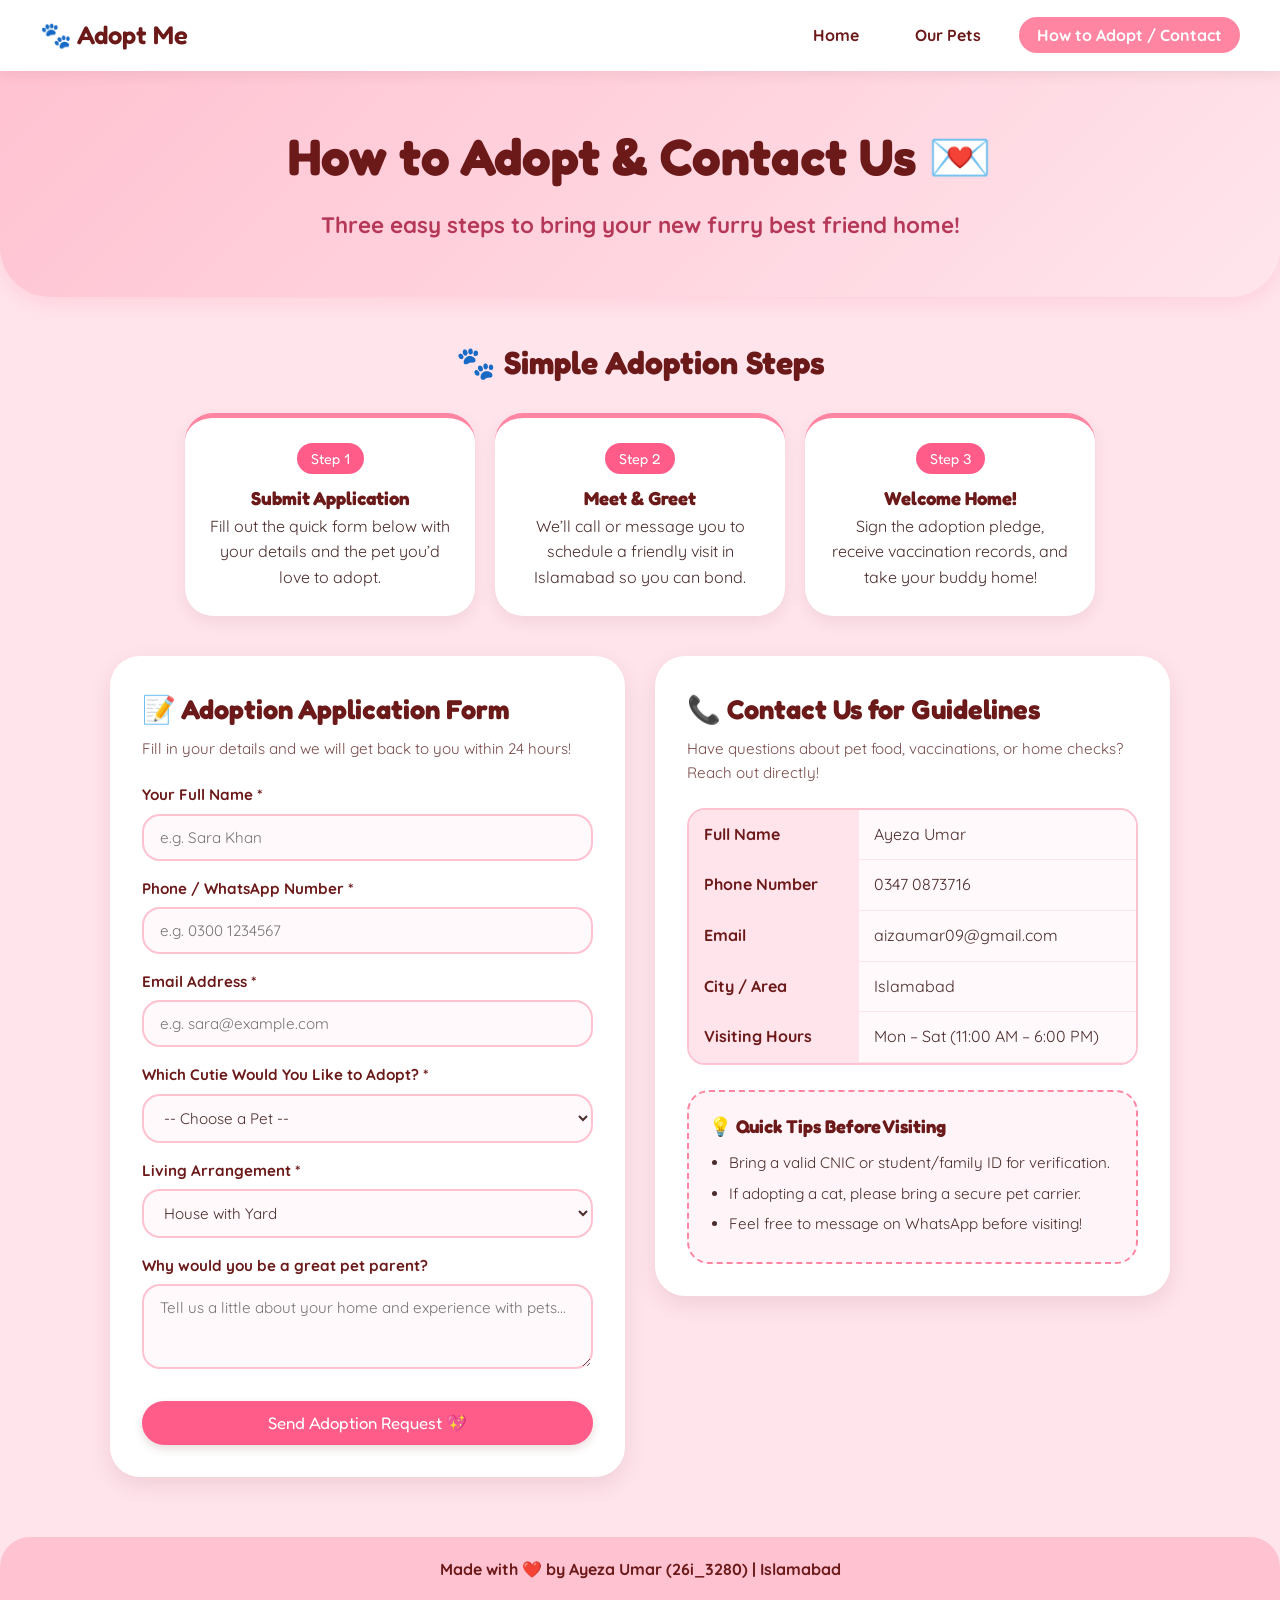
==== adopt.html @ 8800eecd "adoption form Created adopt.html for the pet adoption form - Updated styling in style(2).css - Logge" ====
<!--Name: Ayeza Umar-->
<!--Roll number: 26i_3280-->

<!DOCTYPE html>
<html lang="en">
<head>
    <meta charset="UTF-8">
    <meta name="viewport" content="width=device-width, initial-scale=1.0">
    <title>Adopt Me | How to Adopt & Contact</title>
    <link href="https://fonts.googleapis.com/css2?family=Fredoka:wght@400;600&family=Quicksand:wght@500;700&display=swap" rel="stylesheet">
    <link rel="stylesheet" href="style(2).css">
</head>
<body>

    <!-- Navigation Bar -->
    <nav class="navbar">
        <div class="logo">🐾 Adopt Me</div>
        <ul class="nav-links">
            <li><a href="home.html">Home</a></li>
            <li><a href="pets.html">Our Pets</a></li>
            <li><a href="adopt.html" class="active">How to Adopt / Contact</a></li>
        </ul>
    </nav>

    <!-- Page Header -->
    <header class="hero small-hero">
        <div class="hero-content">
            <h1>How to Adopt & Contact Us 💌</h1>
            <p class="tagline">Three easy steps to bring your new furry best friend home!</p>
        </div>
    </header>

    <!-- 3-Step Adoption Process -->
    <section class="steps-section">
        <h2>🐾 Simple Adoption Steps</h2>
        <div class="steps-container">
            <div class="step-bubble">
                <span class="step-number">Step 1</span>
                <h3>Submit Application</h3>
                <p>Fill out the quick form below with your details and the pet you’d love to adopt.</p>
            </div>
            <div class="step-bubble">
                <span class="step-number">Step 2</span>
                <h3>Meet & Greet</h3>
                <p>We’ll call or message you to schedule a friendly visit in Islamabad so you can bond.</p>
            </div>
            <div class="step-bubble">
                <span class="step-number">Step 3</span>
                <h3>Welcome Home!</h3>
                <p>Sign the adoption pledge, receive vaccination records, and take your buddy home!</p>
            </div>
        </div>
    </section>

    <!-- Main Two-Column Section: Adoption Form + Contact Table -->
    <section class="adopt-contact-wrapper">
        
        <!-- Interactive Adoption Form -->
        <div class="form-card">
            <h2>📝 Adoption Application Form</h2>
            <p class="form-subtext">Fill in your details and we will get back to you within 24 hours!</p>

            <form id="adoptionForm" onsubmit="submitAdoption(event)">
                <div class="input-group">
                    <label for="adopterName">Your Full Name *</label>
                    <input type="text" id="adopterName" placeholder="e.g. Sara Khan" required>
                </div>

                <div class="input-group">
                    <label for="adopterPhone">Phone / WhatsApp Number *</label>
                    <input type="tel" id="adopterPhone" placeholder="e.g. 0300 1234567" required>
                </div>

                <div class="input-group">
                    <label for="adopterEmail">Email Address *</label>
                    <input type="email" id="adopterEmail" placeholder="e.g. sara@example.com" required>
                </div>

                <div class="input-group">
                    <label for="selectedPet">Which Cutie Would You Like to Adopt? *</label>
                    <select id="selectedPet" required>
                        <option value="">-- Choose a Pet --</option>
                        <option value="Bella (Calico Cat)">🐱 Bella (Calico Cat)</option>
                        <option value="Milo (Husky Puppy)">🐶 Milo (Husky Puppy)</option>
                        <option value="Coco (Fluffy Ragdoll Cat)">🐱 Coco (Fluffy Ragdoll Cat)</option>
                        <option value="Oreo (German Shepherd)">🐶 Oreo (German Shepherd)</option>
                    </select>
                </div>

                <div class="input-group">
                    <label for="homeType">Living Arrangement *</label>
                    <select id="homeType" required>
                        <option value="House with Yard">House with Yard</option>
                        <option value="House (Indoor Only)">House (Indoor Only)</option>
                        <option value="Apartment / Flat">Apartment / Flat</option>
                    </select>
                </div>

                <div class="input-group">
                    <label for="adopterMessage">Why would you be a great pet parent?</label>
                    <textarea id="adopterMessage" rows="3" placeholder="Tell us a little about your home and experience with pets..."></textarea>
                </div>

                <button type="submit" class="btn btn-primary submit-btn">Send Adoption Request 💖</button>
            </form>

            <!-- JavaScript Confirmation Box -->
            <div id="confirmationBox" class="confirmation-box"></div>
        </div>

        <!-- Contact Details & Further Guidelines Card (Using your original table info!) -->
        <div class="contact-card">
            <h2>📞 Contact Us for Guidelines</h2>
            <p class="form-subtext">Have questions about pet food, vaccinations, or home checks? Reach out directly!</p>

            <table class="contact-table">
                <tr>
                    <th>Full Name</th>
                    <td>Ayeza Umar</td>
                </tr>
                <tr>
                    <th>Phone Number</th>
                    <td>0347 0873716</td>
                </tr>
                <tr>
                    <th>Email</th>
                    <td>aizaumar09@gmail.com</td>
                </tr>
                <tr>
                    <th>City / Area</th>
                    <td>Islamabad</td>
                </tr>
                <tr>
                    <th>Visiting Hours</th>
                    <td>Mon – Sat (11:00 AM – 6:00 PM)</td>
                </tr>
            </table>

            <div class="extra-guidelines">
                <h3>💡 Quick Tips Before Visiting</h3>
                <ul>
                    <li>Bring a valid CNIC or student/family ID for verification.</li>
                    <li>If adopting a cat, please bring a secure pet carrier.</li>
                    <li>Feel free to message on WhatsApp before visiting!</li>
                </ul>
            </div>
        </div>

    </section>

    <!-- Footer -->
    <footer>
        <p>Made with ❤️ by Ayeza Umar (26i_3280) | Islamabad</p>
    </footer>

    <!-- JavaScript -->
    <script>
        function submitAdoption(event) {
            event.preventDefault(); // Prevents page reload

            const name = document.getElementById("adopterName").value;
            const pet = document.getElementById("selectedPet").value;
            const phone = document.getElementById("adopterPhone").value;

            console.log("Application submitted by:", name, "for", pet);

            const confirmBox = document.getElementById("confirmationBox");
            confirmBox.innerHTML = `
                <h3>🎉 Application Received!</h3>
                <p>Thank you, <strong>${name}</strong>! Your request to adopt <strong>${pet}</strong> has been recorded.</p>
                <p>Ayeza will contact you shortly at <strong>${phone}</strong> with further guidelines!</p>
            `;
            confirmBox.style.display = "block";

            // Reset the form fields
            document.getElementById("adoptionForm").reset();
        }
    </script>

</body>
</html>
---- style(2).css ----
/*Name: Ayeza Umar*/
/*Roll number: 26i_3280*/

* {
    box-sizing: border-box;
    margin: 0;
    padding: 0;
}

body {
    background-color: #ffe4ec; /* Soft pastel pink */
    font-family: 'Quicksand', sans-serif;
    color: #4a2c2c;
    text-align: center;
    line-height: 1.6;
}

h1, h2, h3, .logo {
    font-family: 'Fredoka', sans-serif;
    color: rgb(107, 25, 25);
}

/* Navigation Bar */
.navbar {
    background-color: #ffffff;
    padding: 15px 40px;
    display: flex;
    justify-content: space-between;
    align-items: center;
    box-shadow: 0 4px 12px rgba(107, 25, 25, 0.08);
    position: sticky;
    top: 0;
    z-index: 100;
}

.logo {
    font-size: 1.6rem;
    font-weight: 600;
}

.nav-links {
    list-style: none;
    display: flex;
    gap: 20px;
}

.nav-links a {
    text-decoration: none;
    color: rgb(107, 25, 25);
    font-weight: 700;
    padding: 8px 18px;
    border-radius: 25px;
    transition: all 0.3s ease;
}

.nav-links a:hover, .nav-links a.active {
    background-color: #ff85a2;
    color: white;
}

/* Hero Section */
.hero {
    background: linear-gradient(135deg, #ffc2d1 0%, #ffe5ec 100%);
    padding: 70px 20px;
    border-bottom-left-radius: 50px;
    border-bottom-right-radius: 50px;
    box-shadow: 0 6px 20px rgba(255, 133, 162, 0.2);
}

.hero h1 {
    font-size: 3.2rem;
    margin-bottom: 10px;
}

.tagline {
    font-size: 1.4rem;
    font-weight: 700;
    color: #b53858;
    margin-bottom: 8px;
}

.subtext {
    font-size: 1.05rem;
    margin-bottom: 25px;
}

.hero-buttons {
    display: flex;
    justify-content: center;
    gap: 15px;
    flex-wrap: wrap;
}

/* Bubbly Buttons */
.btn, .adopt-btn {
    font-family: 'Fredoka', sans-serif;
    font-size: 1rem;
    padding: 12px 26px;
    border: none;
    border-radius: 30px;
    cursor: pointer;
    text-decoration: none;
    transition: transform 0.2s ease, background-color 0.3s ease;
    box-shadow: 0 4px 10px rgba(107, 25, 25, 0.15);
}

.btn:hover, .adopt-btn:hover {
    transform: translateY(-3px) scale(1.03);
}

.btn-primary {
    background-color: #ff5c8a;
    color: white;
}

.btn-primary:hover {
    background-color: #e04873;
}

.btn-secondary {
    background-color: #ffffff;
    color: rgb(107, 25, 25);
}

.fact-box {
    display: none;
    margin-top: 20px;
    background-color: #fff;
    padding: 12px 24px;
    border-radius: 25px;
    font-weight: 700;
    color: #b53858;
    box-shadow: 0 4px 10px rgba(0, 0, 0, 0.08);
}

/* Featured Pets Grid */
.featured-section {
    padding: 50px 20px;
    max-width: 1100px;
    margin: 0 auto;
}

.featured-section h2 {
    font-size: 2.2rem;
    margin-bottom: 8px;
}

.pet-grid {
    display: flex;
    justify-content: center;
    gap: 25px;
    flex-wrap: wrap;
    margin-top: 30px;
}

.pet-card {
    background-color: #ffffff;
    border-radius: 25px;
    padding: 18px;
    width: 230px;
    box-shadow: 0 8px 18px rgba(107, 25, 25, 0.1);
    transition: transform 0.3s ease;
}

.pet-card:hover {
    transform: translateY(-8px);
}

.pet-card img {
    width: 100%;
    height: 220px;
    object-fit: cover;
    border-radius: 18px;
    border: 3px solid #ffc2d1;
    margin-bottom: 12px;
}

.pet-card h3 {
    font-size: 1.4rem;
    margin-bottom: 4px;
}

.pet-card p {
    font-size: 0.95rem;
    color: #7a4b4b;
    margin-bottom: 14px;
}

.adopt-btn {
    background-color: #ff85a2;
    color: white;
    width: 100%;
    padding: 10px;
}

.adopt-btn:hover {
    background-color: #ff5c8a;
}

/* Why Adopt Bubbles */
.why-adopt {
    padding: 40px 20px 60px;
    max-width: 1000px;
    margin: 0 auto;
}

.why-adopt h2 {
    font-size: 2rem;
    margin-bottom: 25px;
}

.perks-container {
    display: flex;
    justify-content: center;
    gap: 20px;
    flex-wrap: wrap;
}

.perk-bubble {
    background-color: #fff5f8;
    border: 2px dashed #ff85a2;
    border-radius: 30px;
    padding: 25px;
    width: 280px;
}

.perk-bubble h3 {
    margin-bottom: 10px;
    font-size: 1.3rem;
}

/* Footer */
footer {
    background-color: #ffc2d1;
    padding: 20px;
    font-weight: 700;
    color: rgb(107, 25, 25);
    border-top-left-radius: 30px;
    border-top-right-radius: 30px;
}

/* --- Meet Our Pets Page Additions --- */

.small-hero {
    padding: 45px 20px;
}

.filter-buttons {
    display: flex;
    justify-content: center;
    gap: 12px;
    margin-top: 20px;
    flex-wrap: wrap;
}

.filter-btn {
    background-color: #ffffff;
    color: rgb(107, 25, 25);
    border: 2px solid #ff85a2;
}

.filter-btn.active-filter, .filter-btn:hover {
    background-color: #ff5c8a;
    color: #ffffff;
    border-color: #ff5c8a;
}

.detailed-card {
    width: 250px;
    display: flex;
    flex-direction: column;
    justify-content: space-between;
}

.pet-badge {
    display: inline-block;
    background-color: #ffe4ec;
    color: #b53858;
    font-weight: 700;
    font-size: 0.85rem;
    padding: 5px 12px;
    border-radius: 20px;
    margin-bottom: 10px;
}

.pet-breed {
    font-weight: 700;
    color: #b53858 !important;
    font-size: 0.85rem !important;
    margin-bottom: 8px !important;
}

.pet-bio {
    font-size: 0.9rem !important;
    line-height: 1.4;
    margin-bottom: 15px !important;
}

/* Guidelines Section */
.guidelines-section {
    background-color: #fff5f8;
    padding: 50px 20px;
    margin: 20px auto 50px;
    max-width: 1050px;
    border-radius: 35px;
    box-shadow: 0 8px 20px rgba(107, 25, 25, 0.08);
}

.guidelines-section h2 {
    font-size: 2.1rem;
    margin-bottom: 8px;
}

.guidelines-grid {
    display: grid;
    grid-template-columns: repeat(auto-fit, minmax(220px, 1fr));
    gap: 20px;
    margin: 30px 0;
}

.guideline-card {
    background-color: #ffffff;
    border: 2px dashed #ff85a2;
    border-radius: 25px;
    padding: 22px;
    text-align: left;
}

.guideline-card h3 {
    font-size: 1.2rem;
    margin-bottom: 8px;
}

.cta-box {
    margin-top: 25px;
    padding-top: 20px;
    border-top: 2px dotted #ffc2d1;
}

.cta-box h3 {
    margin-bottom: 15px;
}

/* --- How to Adopt & Contact Page Additions --- */

.steps-section {
    max-width: 1050px;
    margin: 40px auto 20px;
    padding: 0 20px;
}

.steps-section h2 {
    font-size: 2rem;
    margin-bottom: 25px;
}

.steps-container {
    display: flex;
    justify-content: center;
    gap: 20px;
    flex-wrap: wrap;
}

.step-bubble {
    background-color: #ffffff;
    border-radius: 28px;
    padding: 25px;
    width: 290px;
    box-shadow: 0 6px 16px rgba(107, 25, 25, 0.08);
    border-top: 5px solid #ff85a2;
}

.step-number {
    display: inline-block;
    background-color: #ff5c8a;
    color: white;
    font-family: 'Fredoka', sans-serif;
    padding: 4px 14px;
    border-radius: 20px;
    font-size: 0.9rem;
    margin-bottom: 10px;
}

/* Two-Column Layout for Form & Contact Table */
.adopt-contact-wrapper {
    display: flex;
    justify-content: center;
    align-items: flex-start;
    gap: 30px;
    max-width: 1100px;
    margin: 40px auto 60px;
    padding: 0 20px;
    flex-wrap: wrap;
}

.form-card, .contact-card {
    background-color: #ffffff;
    border-radius: 30px;
    padding: 32px;
    flex: 1;
    min-width: 310px;
    box-shadow: 0 8px 22px rgba(107, 25, 25, 0.1);
    text-align: left;
}

.form-card h2, .contact-card h2 {
    font-size: 1.7rem;
    margin-bottom: 6px;
}

.form-subtext {
    font-size: 0.95rem;
    color: #7a4b4b;
    margin-bottom: 22px;
}

.input-group {
    margin-bottom: 16px;
}

.input-group label {
    display: block;
    font-weight: 700;
    margin-bottom: 6px;
    color: rgb(107, 25, 25);
    font-size: 0.95rem;
}

.input-group input,
.input-group select,
.input-group textarea {
    width: 100%;
    padding: 12px 16px;
    border: 2px solid #ffc2d1;
    border-radius: 18px;
    font-family: 'Quicksand', sans-serif;
    font-size: 0.95rem;
    background-color: #fff9fb;
    color: #4a2c2c;
    outline: none;
    transition: border-color 0.3s ease;
}

.input-group input:focus,
.input-group select:focus,
.input-group textarea:focus {
    border-color: #ff5c8a;
    background-color: #ffffff;
}

.submit-btn {
    width: 100%;
    margin-top: 8px;
    font-size: 1.05rem;
}

.confirmation-box {
    display: none;
    margin-top: 20px;
    background-color: #ffe4ec;
    border: 2px dashed #ff5c8a;
    border-radius: 20px;
    padding: 18px;
    text-align: center;
}

.confirmation-box h3 {
    margin-bottom: 6px;
}

/* Styled Contact Table */
.contact-table {
    width: 100%;
    border-collapse: separate;
    border-spacing: 0;
    border-radius: 18px;
    overflow: hidden;
    border: 2px solid #ffc2d1;
    margin-bottom: 25px;
}

.contact-table th,
.contact-table td {
    padding: 12px 15px;
    border: none;
    border-bottom: 1px solid #ffe4ec;
    text-align: left;
}

.contact-table th {
    background-color: #ffe4ec;
    color: rgb(107, 25, 25);
    width: 38%;
}

.contact-table td {
    background-color: #fff9fb;
}

.extra-guidelines {
    background-color: #fff5f8;
    border: 2px dashed #ff85a2;
    border-radius: 22px;
    padding: 20px;
}

.extra-guidelines h3 {
    font-size: 1.15rem;
    margin-bottom: 10px;
}

.extra-guidelines ul {
    padding-left: 20px;
    font-size: 0.95rem;
}

.extra-guidelines li {
    margin-bottom: 6px;
}
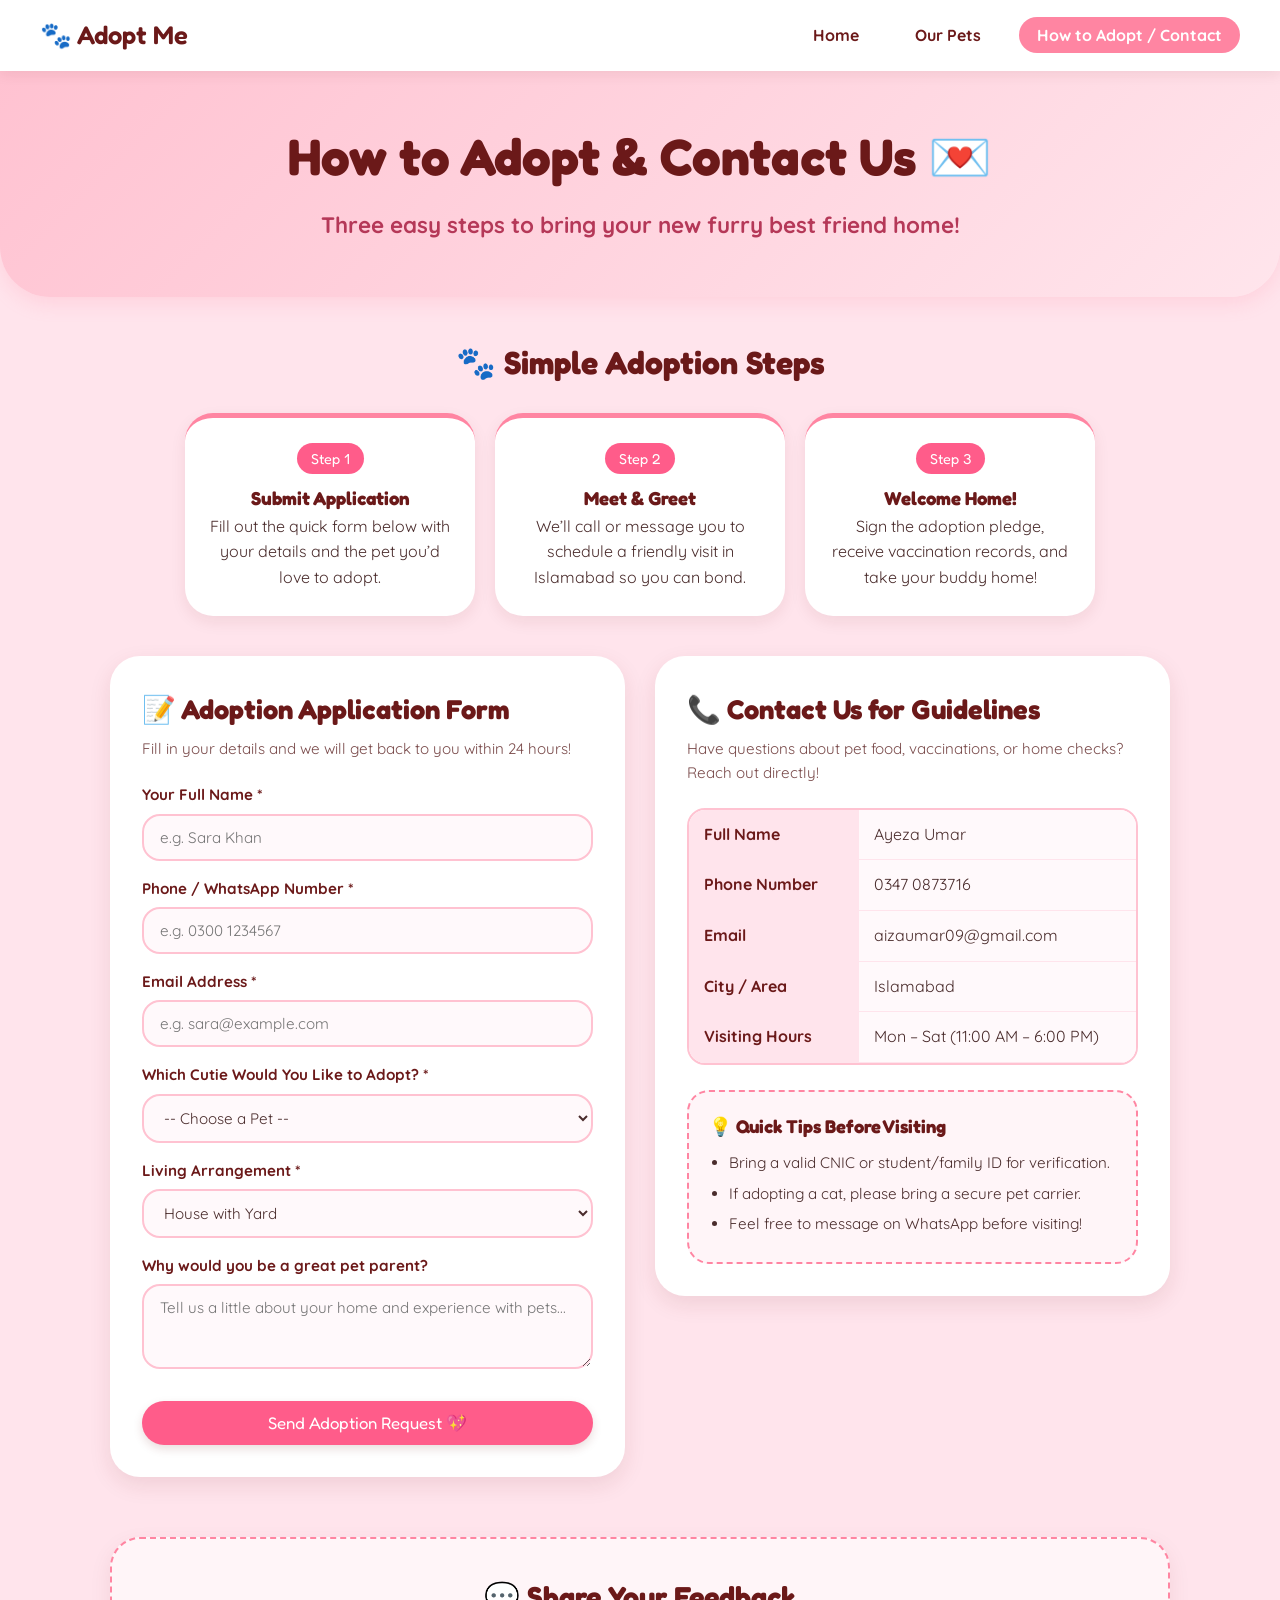
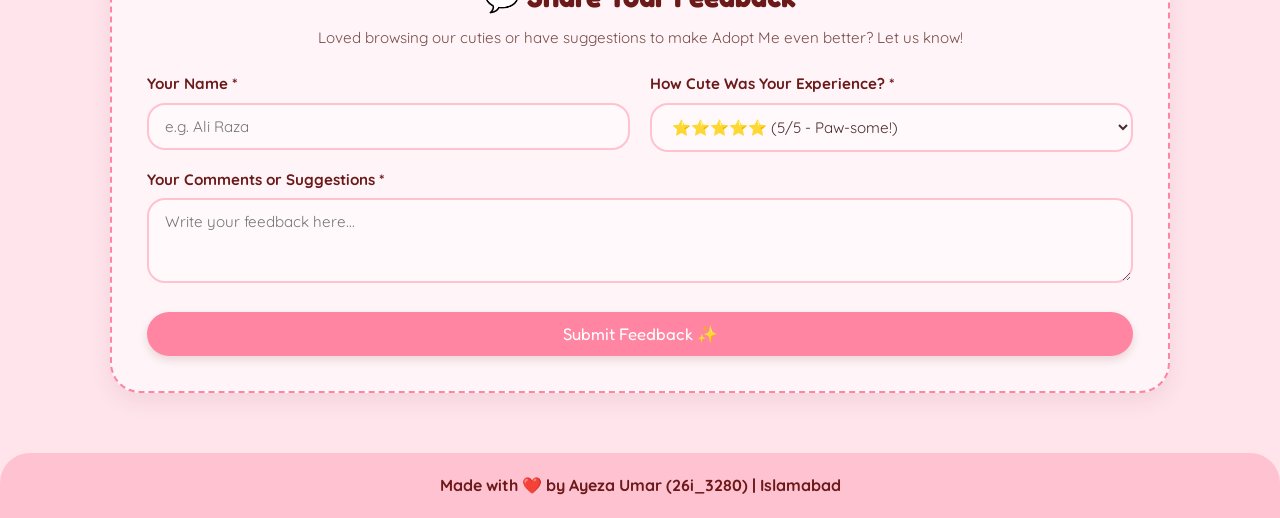
==== commit 2b9ab735: "feedback added a feedback form on contact us page" ====
--- a/adopt.html
+++ b/adopt.html
@@ -148,6 +148,44 @@
 
     </section>
 
+    <!-- Feedback Section -->
+    <section class="feedback-section">
+        <div class="feedback-card">
+            <h2>💬 Share Your Feedback</h2>
+            <p class="form-subtext">Loved browsing our cuties or have suggestions to make Adopt Me even better? Let us know!</p>
+
+            <form id="feedbackForm" onsubmit="submitFeedback(event)">
+                <div class="feedback-row">
+                    <div class="input-group">
+                        <label for="fbName">Your Name *</label>
+                        <input type="text" id="fbName" placeholder="e.g. Ali Raza" required>
+                    </div>
+
+                    <div class="input-group">
+                        <label for="fbRating">How Cute Was Your Experience? *</label>
+                        <select id="fbRating" required>
+                            <option value="5 Paw-some Stars 🐾🐾🐾🐾🐾">⭐⭐⭐⭐⭐ (5/5 - Paw-some!)</option>
+                            <option value="4 Great Stars 🐾🐾🐾🐾">⭐⭐⭐⭐ (4/5 - Super Cute!)</option>
+                            <option value="3 Good Stars 🐾🐾🐾">⭐⭐⭐ (3/5 - Good)</option>
+                            <option value="2 Okay Stars 🐾🐾">⭐⭐ (2/5 - Needs Improvement)</option>
+                            <option value="1 Star 🐾">⭐ (1/5 - Poor)</option>
+                        </select>
+                    </div>
+                </div>
+
+                <div class="input-group">
+                    <label for="fbComment">Your Comments or Suggestions *</label>
+                    <textarea id="fbComment" rows="3" placeholder="Write your feedback here..." required></textarea>
+                </div>
+
+                <button type="submit" class="btn btn-secondary feedback-submit-btn">Submit Feedback ✨</button>
+            </form>
+
+            <!-- Live Feedback Display Box -->
+            <div id="feedbackDisplay" class="feedback-display"></div>
+        </div>
+    </section>
+
     <!-- Footer -->
     <footer>
         <p>Made with ❤️ by Ayeza Umar (26i_3280) | Islamabad</p>
@@ -174,6 +212,27 @@
 
             // Reset the form fields
             document.getElementById("adoptionForm").reset();
+
+            function submitFeedback(event) {
+            event.preventDefault(); // Prevents page reload
+
+            const fbName = document.getElementById("fbName").value;
+            const fbRating = document.getElementById("fbRating").value;
+            const fbComment = document.getElementById("fbComment").value;
+
+            console.log("Feedback received from:", fbName, fbRating);
+
+            const displayBox = document.getElementById("feedbackDisplay");
+            displayBox.innerHTML = `
+                <h3>💖 Thank You for Your Feedback, ${fbName}!</h3>
+                <p><strong>Your Rating:</strong> ${fbRating}</p>
+                <p class="quoted-feedback">"${fbComment}"</p>
+            `;
+            displayBox.style.display = "block";
+
+            // Clear the feedback form
+            document.getElementById("feedbackForm").reset();
+        }
         }
     </script>
 
--- a/style(2).css
+++ b/style(2).css
@@ -516,4 +516,74 @@
 
 .extra-guidelines li {
     margin-bottom: 6px;
+}
+
+/* --- Feedback Form Section --- */
+
+.feedback-section {
+    max-width: 1100px;
+    margin: 0 auto 60px;
+    padding: 0 20px;
+}
+
+.feedback-card {
+    background-color: #fff5f8;
+    border: 2px dashed #ff85a2;
+    border-radius: 30px;
+    padding: 35px;
+    box-shadow: 0 8px 22px rgba(107, 25, 25, 0.08);
+    text-align: left;
+}
+
+.feedback-card h2 {
+    font-size: 1.8rem;
+    margin-bottom: 6px;
+    text-align: center;
+}
+
+.feedback-card .form-subtext {
+    text-align: center;
+}
+
+.feedback-row {
+    display: flex;
+    gap: 20px;
+    flex-wrap: wrap;
+}
+
+.feedback-row .input-group {
+    flex: 1;
+    min-width: 240px;
+}
+
+.feedback-submit-btn {
+    background-color: #ff85a2;
+    color: #ffffff;
+    width: 100%;
+    font-size: 1.05rem;
+    margin-top: 5px;
+}
+
+.feedback-submit-btn:hover {
+    background-color: #ff5c8a;
+}
+
+.feedback-display {
+    display: none;
+    margin-top: 22px;
+    background-color: #ffffff;
+    border: 2px solid #ffc2d1;
+    border-radius: 22px;
+    padding: 20px;
+    text-align: center;
+}
+
+.feedback-display h3 {
+    margin-bottom: 6px;
+}
+
+.quoted-feedback {
+    font-style: italic;
+    color: #7a4b4b;
+    margin-top: 8px;
 }
